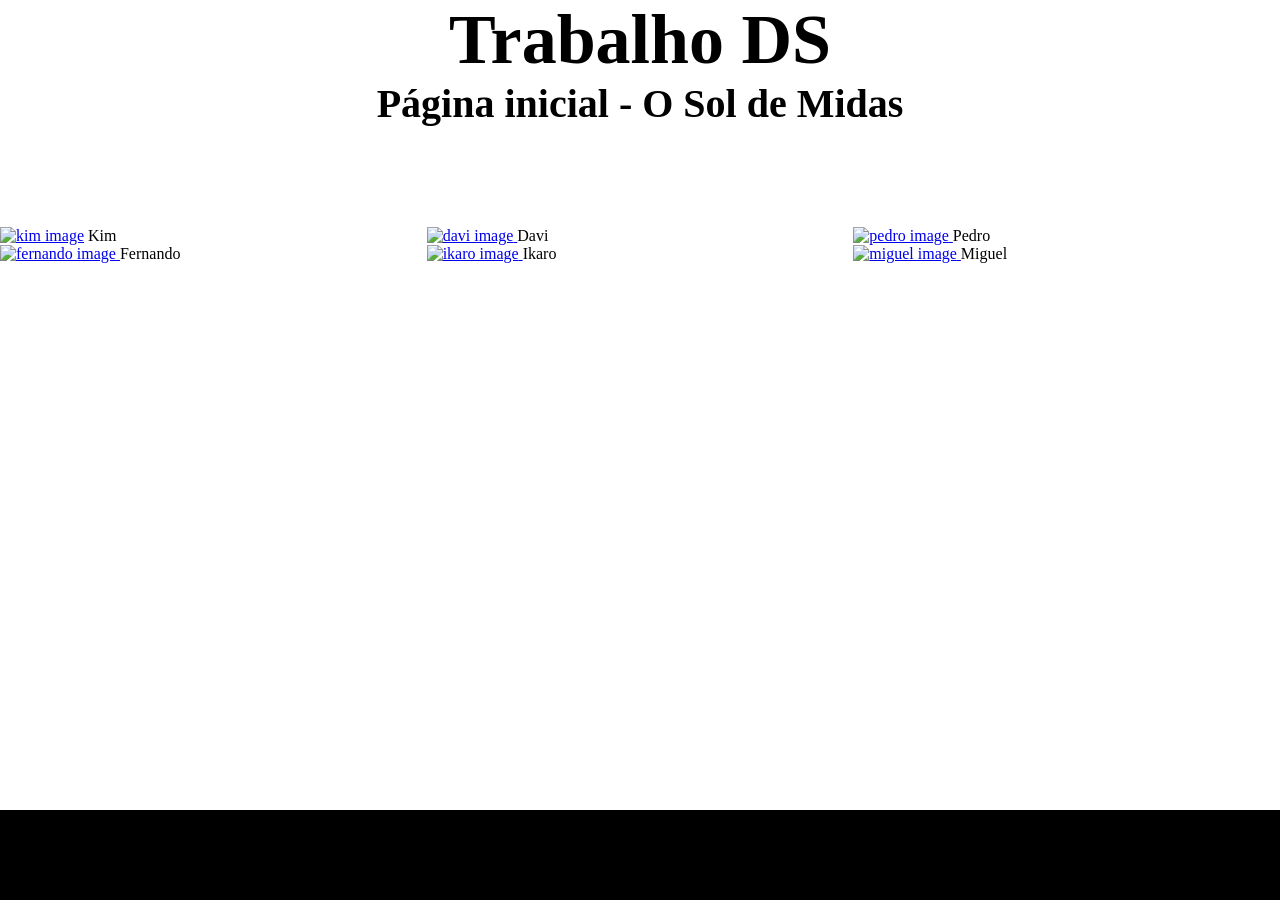
==== index.html @ 120009e4 "Initial commit: add layout and build project base" ====
<!DOCTYPE html>
<html lang="en">
<head>
    <meta charset="UTF-8">
    <meta name="viewport" content="width=device-width, initial-scale=1.0">
    <title>Document</title>
    <link href="css/index.css" rel="stylesheet">
</head>
<body>
    <header>
        <h1 style="display: flex; justify-content: center; align-items: start; font-size: 70px; margin: 0px;">Trabalho DS</h1>
        <h2 style="display: flex; justify-content: center; align-items: start; font-size: 40px; margin: 0px 0px 100px 0px;">Página inicial - O Sol de Midas</h2>
    </header>
    
    <main style="flex: 1;">
        <div style="display: grid; grid-template-columns: repeat(3, 1fr);">
            <div>
                <a href="kim.html"><img alt="kim image"></a>
                <span>Kim</span>
            </div>

            <div>
                <a href="davi.html">
                    <img alt="davi image">
                </a>
                <span>Davi</span>
            </div>
            
            <div>
                <a href="pedro.html">
                    <img alt="pedro image">
                </a>
                <span>Pedro</span>
            </div>
            
            <div>
                <a href="fernando.html">
                    <img alt="fernando image">
                </a>
                <span>Fernando</span>
            </div>
            
            <div>
                <a href="ikaro.html">
                    <img alt="ikaro image">
                </a>
                <span>Ikaro</span>
            </div>
            
            <div>
                <a href="miguel.html">
                    <img alt="miguel image">
                </a>
                <span>Miguel</span>
            </div>
        </div>
    </main>

    <footer style="display: flex; align-items: end; position: relative; width: 100%; height: 90px; background-color: black;"></footer>

</body>
</html>
---- css/index.css ----
body{
    display: flex;
    flex-direction: column;
    min-height: 100vh;
    margin: 0;
}
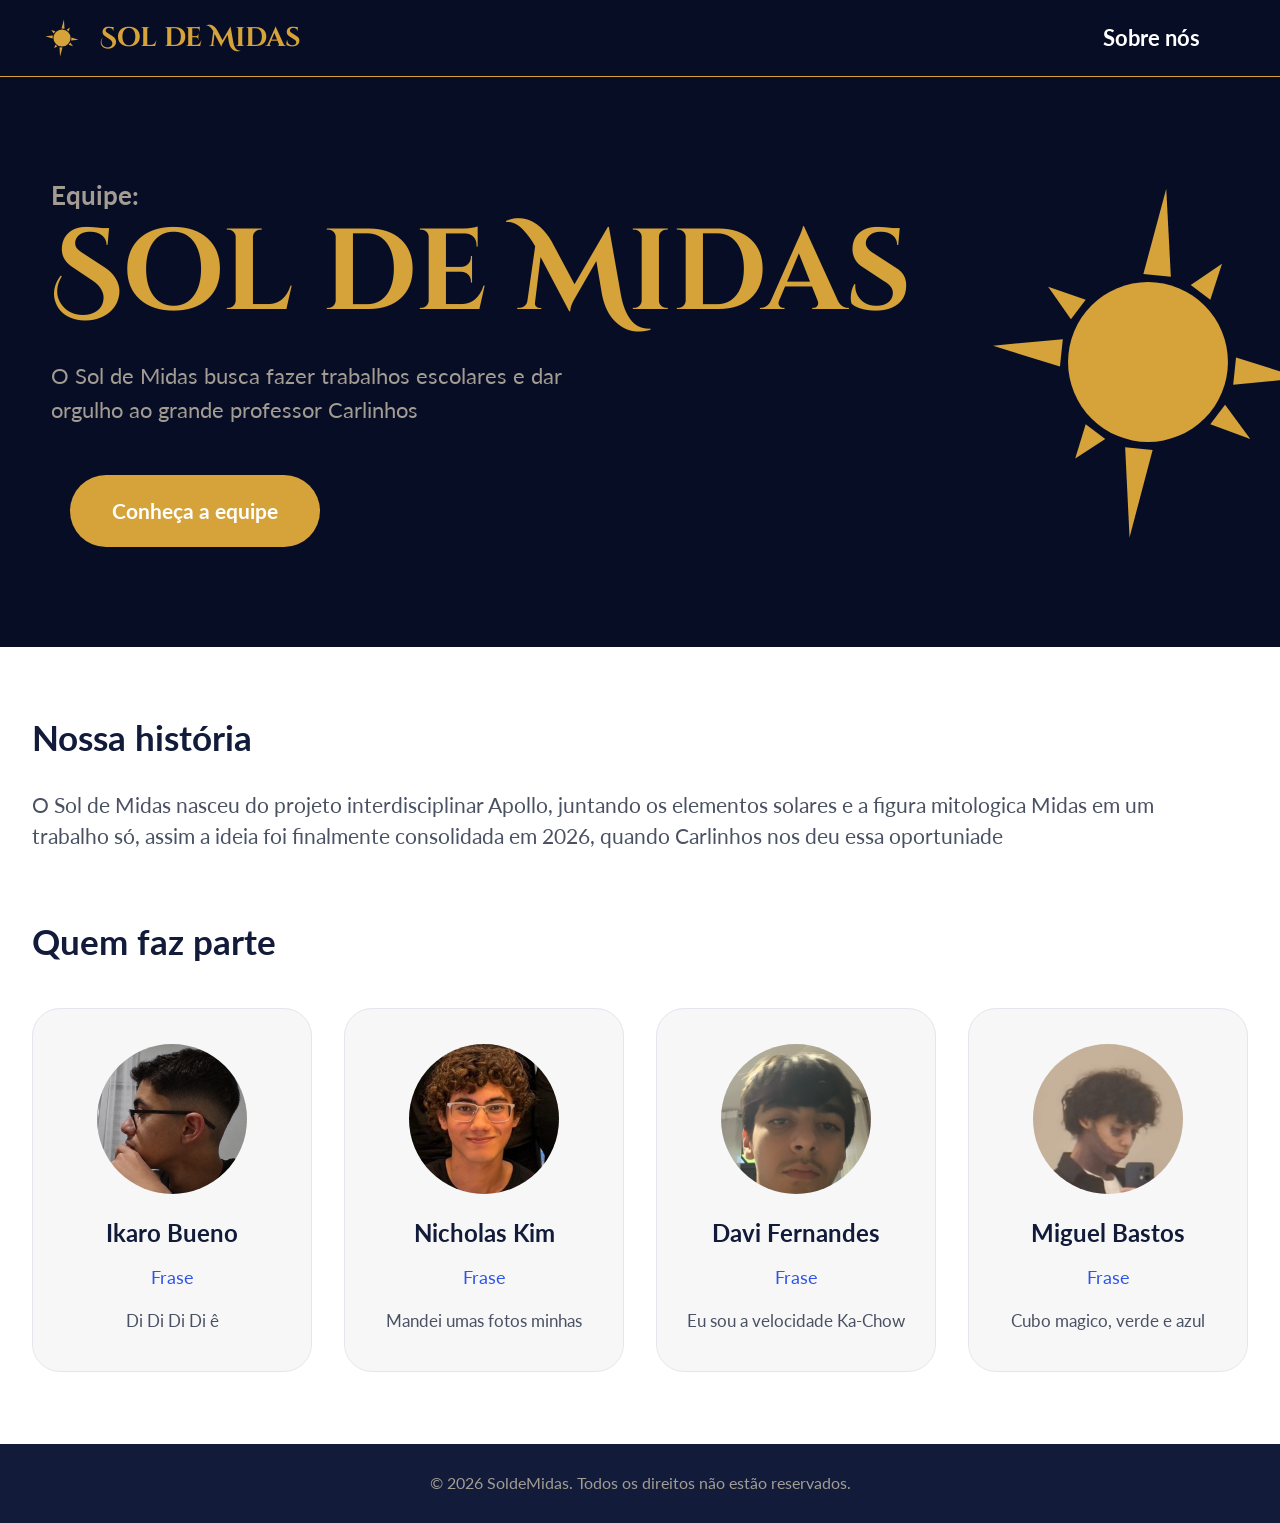
==== commit 7dd089a9: "modified: atualizado o index.html, a tela principal" ====
--- a/index.html
+++ b/index.html
@@ -1,62 +1,82 @@
 <!DOCTYPE html>
-<html lang="en">
+<html lang="pt-BR">
 <head>
-    <meta charset="UTF-8">
-    <meta name="viewport" content="width=device-width, initial-scale=1.0">
-    <title>Document</title>
-    <link href="css/index.css" rel="stylesheet">
+  <meta charset="UTF-8">
+  <meta name="viewport" content="width=device-width, initial-scale=1">
+  <title>Sol de Midas</title>
+  <link rel="preconnect" href="https://fonts.googleapis.com">
+  <link rel="preconnect" href="https://fonts.gstatic.com" crossorigin>
+  <link href="https://fonts.googleapis.com/css2?family=Cinzel+Decorative:wght@700&family=Lato:wght@400;700&display=swap" rel="stylesheet">
+  <link rel="stylesheet" href="css/style.css">
 </head>
 <body>
-    <header>
-        <h1 style="display: flex; justify-content: center; align-items: start; font-size: 70px; margin: 0px;">Trabalho DS</h1>
-        <h2 style="display: flex; justify-content: center; align-items: start; font-size: 40px; margin: 0px 0px 100px 0px;">Página inicial - O Sol de Midas</h2>
-    </header>
-    
-    <main style="flex: 1;">
-        <div style="display: grid; grid-template-columns: repeat(3, 1fr);">
-            <div>
-                <a href="kim.html"><img alt="kim image"></a>
-                <span>Kim</span>
-            </div>
 
-            <div>
-                <a href="davi.html">
-                    <img alt="davi image">
-                </a>
-                <span>Davi</span>
-            </div>
-            
-            <div>
-                <a href="pedro.html">
-                    <img alt="pedro image">
-                </a>
-                <span>Pedro</span>
-            </div>
-            
-            <div>
-                <a href="fernando.html">
-                    <img alt="fernando image">
-                </a>
-                <span>Fernando</span>
-            </div>
-            
-            <div>
-                <a href="ikaro.html">
-                    <img alt="ikaro image">
-                </a>
-                <span>Ikaro</span>
-            </div>
-            
-            <div>
-                <a href="miguel.html">
-                    <img alt="miguel image">
-                </a>
-                <span>Miguel</span>
-            </div>
-        </div>
-    </main>
+  <header class="topo">
+    <a class="marca" href="#inicio">
+      <img src="assets/sol.svg" alt="" width="44" height="44">
+      <span>Sol de Midas</span>
+    </a>
+    <nav>
+      <a href="#historia">Sobre nós</a>
+    </nav>
+  </header>
 
-    <footer style="display: flex; align-items: end; position: relative; width: 100%; height: 90px; background-color: black;"></footer>
+  <main>
+    <section class="hero" id="inicio">
+      <div class="hero-texto">
+        <p class="hero-equipe">Equipe:</p>
+        <h1>Sol de Midas</h1>
+        <p class="hero-descricao">O Sol de Midas busca fazer trabalhos escolares e dar orgulho ao grande professor Carlinhos</p>
+        <a class="botao" href="#equipe">Conheça a equipe</a>
+      </div>
+      <img class="hero-sol" src="assets/sol.svg" alt="Sol dourado, símbolo da equipe">
+    </section>
+
+    <section class="conteudo" id="historia">
+      <h2>Nossa história</h2>
+      <p class="historia">O Sol de Midas nasceu do projeto interdisciplinar Apollo, juntando os elementos solares e a figura mitologica Midas em um trabalho só, assim a ideia foi finalmente consolidada em 2026, quando Carlinhos nos deu essa oportuniade</p>
+
+      <h2 id="equipe">Quem faz parte</h2>
+      <div class="equipe">
+        <article class="card">
+            <a href="ikaro.html">
+              <img src="assets/ikaro.png" alt="Foto de Ikaro Bueno">
+            </a>
+          <h3>Ikaro Bueno</h3>
+          <span class="rotulo">Frase</span>
+          <p>Di Di Di Di ê</p>
+        </article>
+        <article class="card">
+            <a href="kim.html">
+              <img src="assets/nicholas.png" alt="Foto de Nicholas Kim">
+            </a>
+          <h3>Nicholas Kim</h3>
+          <span class="rotulo">Frase</span>
+          <p>Mandei umas fotos minhas</p>
+        </article>
+        <article class="card">
+            <a href="davi.html">
+              <img src="assets/davi.png" alt="Foto de Davi Fernandes">
+            </a>
+          <h3>Davi Fernandes</h3>
+          <span class="rotulo">Frase</span>
+          <p>Eu sou a velocidade Ka-Chow</p>
+        </article>
+        <article class="card">
+            <a href="miguel.html">
+              <img src="assets/miguel.png" alt="Foto de Miguel Bastos">
+            </a>
+          <h3>Miguel Bastos</h3>
+          <span class="rotulo">Frase</span>
+          <p>Cubo magico, verde e azul</p>
+        </article>
+      </div>
+    </section>
+  </main>
+
+  <footer class="rodape">
+    <p>© 2026 SoldeMidas. Todos os direitos não estão reservados.</p>
+  </footer>
 
 </body>
 </html>
--- a/css/style.css
+++ b/css/style.css
@@ -0,0 +1,169 @@
+:root {
+  --noite: #080d26;
+  --noite-rodape: #121c3a;
+  --ouro: #d6a23a;
+  --texto-claro: #a29c92;
+  --titulo: #121c3a;
+  --texto: #4a5163;
+  --card-fundo: #f7f7f7;
+  --card-borda: #e4e6ee;
+  --azul-rotulo: #2f54eb;
+}
+
+* { box-sizing: border-box; margin: 0; padding: 0; }
+html { scroll-behavior: smooth; }
+body {
+  font-family: "Lato", system-ui, sans-serif;
+  color: var(--texto);
+  background: #fff;
+  line-height: 1.5;
+}
+
+/* Topo */
+.topo {
+  background: var(--noite);
+  border-bottom: 1px solid var(--ouro);
+  display: flex;
+  align-items: center;
+  justify-content: space-between;
+  padding: 1rem 2.5rem;
+}
+.marca {
+  display: flex;
+  align-items: center;
+  gap: 1rem;
+  text-decoration: none;
+  color: var(--ouro);
+  font-family: "Cinzel Decorative", serif;
+  font-size: 1.7rem;
+  font-weight: 700;
+}
+.topo nav a {
+  color: #fff;
+  font-weight: 700;
+  font-size: 1.35rem;
+  text-decoration: none;
+  margin-right: 2.5rem;
+}
+.topo a:hover { opacity: .85; }
+.topo a:focus-visible, .botao:focus-visible { outline: 3px solid #fff; outline-offset: 4px; }
+
+/* Hero */
+.hero {
+  background: var(--noite);
+  display: flex;
+  align-items: center;
+  justify-content: space-between;
+  gap: 2rem;
+  padding: 5rem 5rem 5rem 3.2rem;
+  min-height: 560px;
+}
+.hero-equipe {
+  color: var(--texto-claro);
+  font-size: 1.6rem;
+  font-weight: 700;
+}
+.hero h1 {
+  font-family: "Cinzel Decorative", serif;
+  font-size: clamp(3rem, 9vw, 7.2rem);
+  line-height: 1.05;
+  color: var(--ouro);
+  white-space: nowrap;
+  margin-bottom: 1.5rem;
+}
+.hero-descricao {
+  max-width: 34rem;
+  color: var(--texto-claro);
+  font-size: 1.4rem;
+  margin-bottom: 3rem;
+}
+.botao {
+  display: inline-block;
+  background: var(--ouro);
+  color: #fff;
+  font-weight: 700;
+  font-size: 1.3rem;
+  text-decoration: none;
+  padding: 1.3rem 2.6rem;
+  border-radius: 999px;
+  margin-left: 1.2rem;
+}
+.botao:hover { filter: brightness(1.08); }
+.hero-sol {
+  width: min(32vw, 460px);
+  flex-shrink: 0;
+}
+
+/* Conteúdo */
+.conteudo {
+  max-width: 1360px;
+  margin: 0 auto;
+  padding: 4rem 2rem 4.5rem;
+}
+.conteudo h2 {
+  color: var(--titulo);
+  font-size: 2.2rem;
+  margin-bottom: 1.6rem;
+  scroll-margin-top: 1rem;
+}
+.historia {
+  max-width: 72rem;
+  font-size: 1.3rem;
+  margin-bottom: 4rem;
+}
+
+/* Equipe */
+.equipe {
+  display: grid;
+  grid-template-columns: repeat(auto-fit, minmax(230px, 1fr));
+  gap: 2rem;
+  margin-top: 2.5rem;
+}
+.card {
+  background: var(--card-fundo);
+  border: 1px solid var(--card-borda);
+  border-radius: 28px;
+  padding: 2.2rem 1.5rem 2.4rem;
+  text-align: center;
+}
+.card img {
+  width: 150px;
+  height: 150px;
+  border-radius: 50%;
+  object-fit: cover;
+  display: block;
+  margin: 0 auto 1.3rem;
+}
+.card h3 {
+  color: var(--titulo);
+  font-size: 1.5rem;
+  margin-bottom: .8rem;
+}
+.rotulo {
+  display: block;
+  color: var(--azul-rotulo);
+  font-size: 1.15rem;
+  margin-bottom: 1rem;
+}
+.card p { font-size: 1.05rem; }
+
+/* Rodapé */
+.rodape {
+  background: var(--noite-rodape);
+  color: var(--texto-claro);
+  text-align: center;
+  padding: 1.7rem 1rem;
+  font-size: 1rem;
+}
+
+/* Responsivo */
+@media (max-width: 800px) {
+  .topo { padding: 1rem 1.2rem; }
+  .marca { font-size: 1.2rem; }
+  .marca img { width: 34px; height: 34px; }
+  .topo nav a { margin-right: 0; font-size: 1.1rem; }
+  .hero { flex-direction: column-reverse; align-items: flex-start; padding: 2.5rem 1.5rem; min-height: 0; }
+  .hero-sol { width: 200px; }
+  .hero h1 { white-space: normal; }
+  .botao { margin-left: 0; }
+}
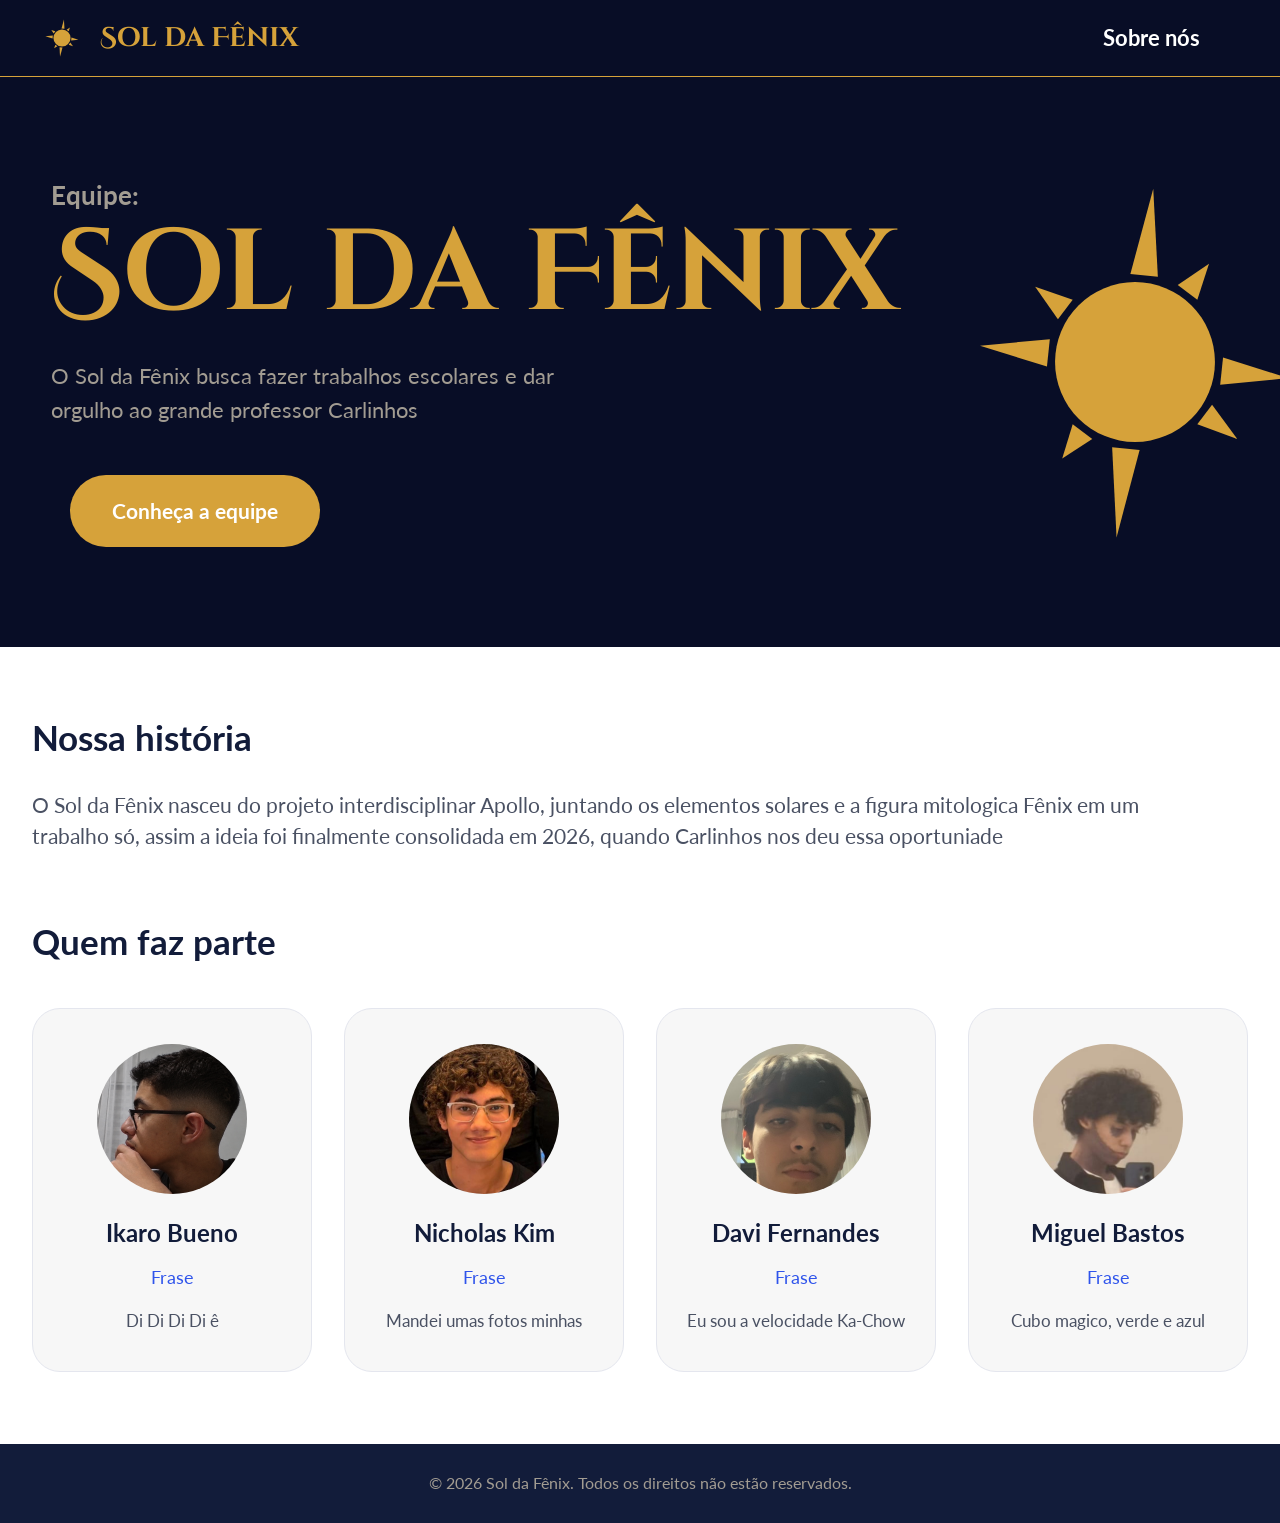
==== commit cc3030c2: "Update title and references from "Sol de Midas" to "Sol da Fênix" in index.html" ====
--- a/index.html
+++ b/index.html
@@ -3,7 +3,7 @@
 <head>
   <meta charset="UTF-8">
   <meta name="viewport" content="width=device-width, initial-scale=1">
-  <title>Sol de Midas</title>
+  <title>Sol da Fênix</title>
   <link rel="preconnect" href="https://fonts.googleapis.com">
   <link rel="preconnect" href="https://fonts.gstatic.com" crossorigin>
   <link href="https://fonts.googleapis.com/css2?family=Cinzel+Decorative:wght@700&family=Lato:wght@400;700&display=swap" rel="stylesheet">
@@ -14,7 +14,7 @@
   <header class="topo">
     <a class="marca" href="#inicio">
       <img src="assets/sol.svg" alt="" width="44" height="44">
-      <span>Sol de Midas</span>
+      <span>Sol da Fênix</span>
     </a>
     <nav>
       <a href="#historia">Sobre nós</a>
@@ -25,8 +25,8 @@
     <section class="hero" id="inicio">
       <div class="hero-texto">
         <p class="hero-equipe">Equipe:</p>
-        <h1>Sol de Midas</h1>
-        <p class="hero-descricao">O Sol de Midas busca fazer trabalhos escolares e dar orgulho ao grande professor Carlinhos</p>
+        <h1>Sol da Fênix</h1>
+        <p class="hero-descricao">O Sol da Fênix busca fazer trabalhos escolares e dar orgulho ao grande professor Carlinhos</p>
         <a class="botao" href="#equipe">Conheça a equipe</a>
       </div>
       <img class="hero-sol" src="assets/sol.svg" alt="Sol dourado, símbolo da equipe">
@@ -34,7 +34,7 @@
 
     <section class="conteudo" id="historia">
       <h2>Nossa história</h2>
-      <p class="historia">O Sol de Midas nasceu do projeto interdisciplinar Apollo, juntando os elementos solares e a figura mitologica Midas em um trabalho só, assim a ideia foi finalmente consolidada em 2026, quando Carlinhos nos deu essa oportuniade</p>
+      <p class="historia">O Sol da Fênix nasceu do projeto interdisciplinar Apollo, juntando os elementos solares e a figura mitologica Fênix em um trabalho só, assim a ideia foi finalmente consolidada em 2026, quando Carlinhos nos deu essa oportuniade</p>
 
       <h2 id="equipe">Quem faz parte</h2>
       <div class="equipe">
@@ -75,7 +75,7 @@
   </main>
 
   <footer class="rodape">
-    <p>© 2026 SoldeMidas. Todos os direitos não estão reservados.</p>
+    <p>© 2026 Sol da Fênix. Todos os direitos não estão reservados.</p>
   </footer>
 
 </body>
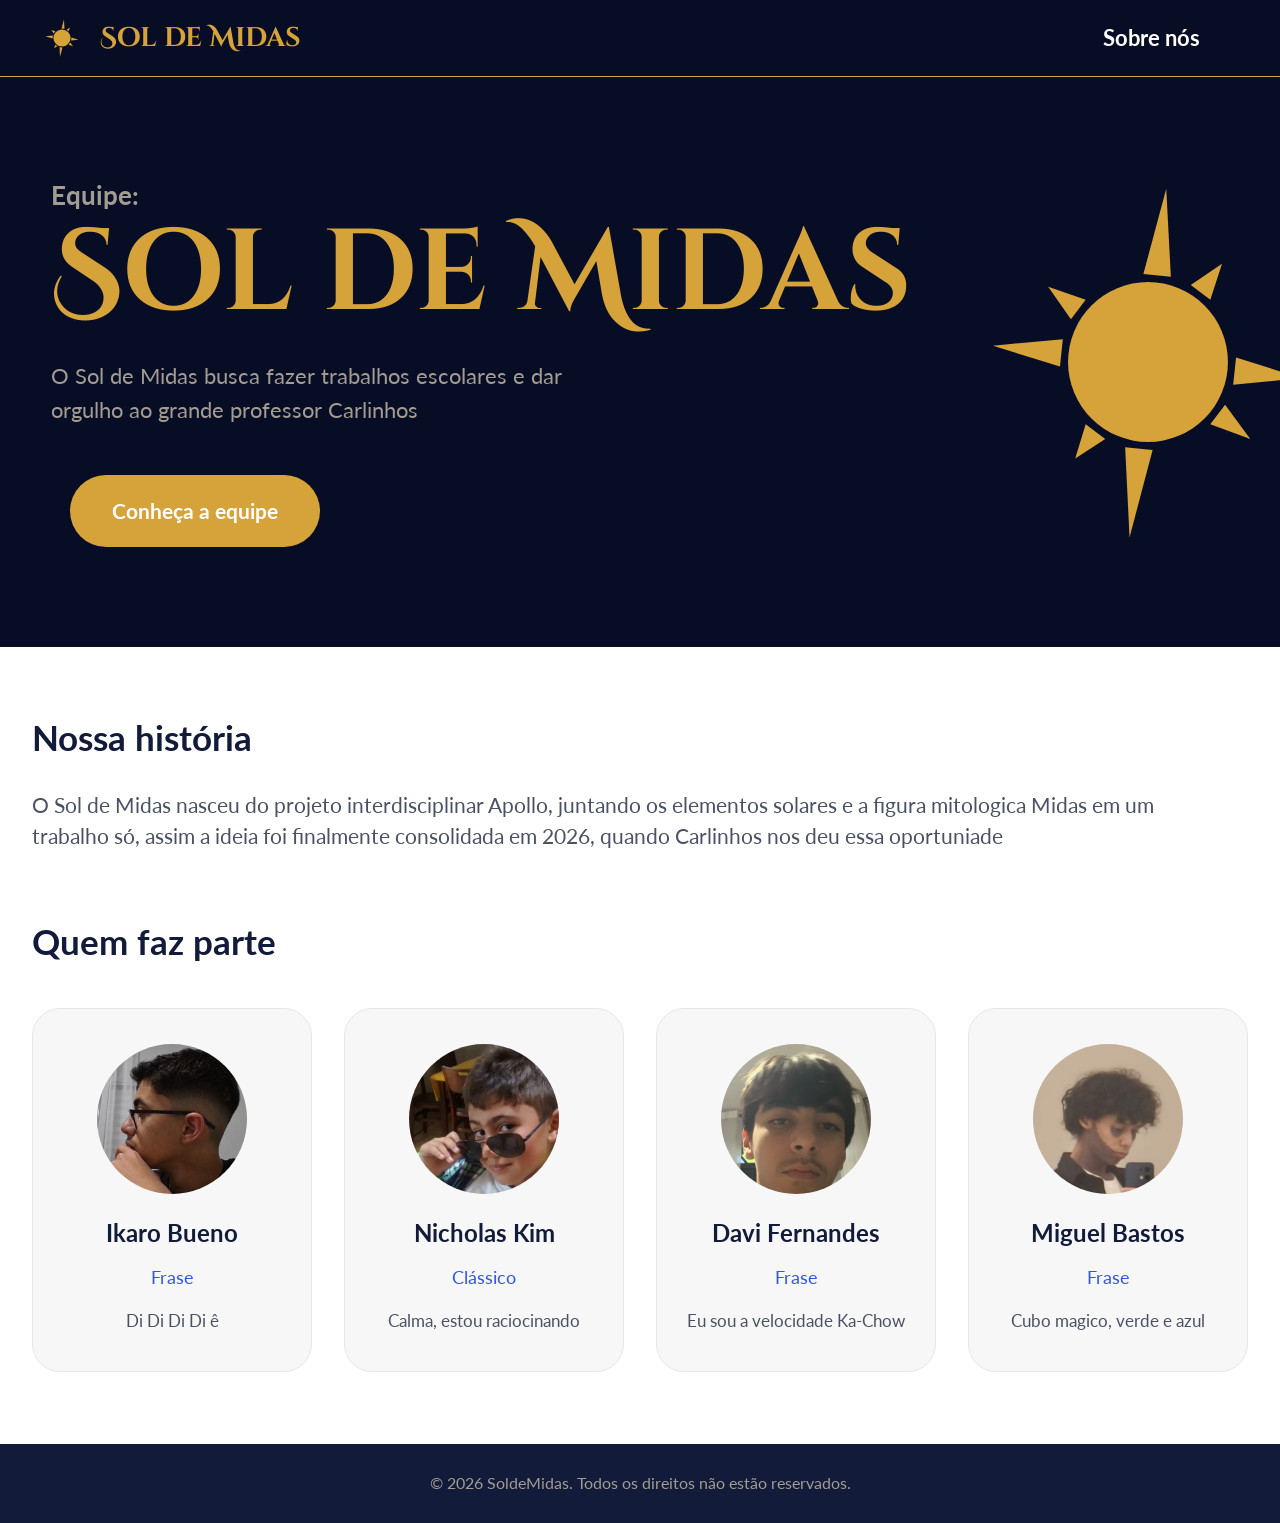
==== commit 4852f3db: "feat: changing my personal description" ====
--- a/index.html
+++ b/index.html
@@ -3,7 +3,7 @@
 <head>
   <meta charset="UTF-8">
   <meta name="viewport" content="width=device-width, initial-scale=1">
-  <title>Sol da Fênix</title>
+  <title>Sol de Midas</title>
   <link rel="preconnect" href="https://fonts.googleapis.com">
   <link rel="preconnect" href="https://fonts.gstatic.com" crossorigin>
   <link href="https://fonts.googleapis.com/css2?family=Cinzel+Decorative:wght@700&family=Lato:wght@400;700&display=swap" rel="stylesheet">
@@ -14,7 +14,7 @@
   <header class="topo">
     <a class="marca" href="#inicio">
       <img src="assets/sol.svg" alt="" width="44" height="44">
-      <span>Sol da Fênix</span>
+      <span>Sol de Midas</span>
     </a>
     <nav>
       <a href="#historia">Sobre nós</a>
@@ -25,8 +25,8 @@
     <section class="hero" id="inicio">
       <div class="hero-texto">
         <p class="hero-equipe">Equipe:</p>
-        <h1>Sol da Fênix</h1>
-        <p class="hero-descricao">O Sol da Fênix busca fazer trabalhos escolares e dar orgulho ao grande professor Carlinhos</p>
+        <h1>Sol de Midas</h1>
+        <p class="hero-descricao">O Sol de Midas busca fazer trabalhos escolares e dar orgulho ao grande professor Carlinhos</p>
         <a class="botao" href="#equipe">Conheça a equipe</a>
       </div>
       <img class="hero-sol" src="assets/sol.svg" alt="Sol dourado, símbolo da equipe">
@@ -34,7 +34,7 @@
 
     <section class="conteudo" id="historia">
       <h2>Nossa história</h2>
-      <p class="historia">O Sol da Fênix nasceu do projeto interdisciplinar Apollo, juntando os elementos solares e a figura mitologica Fênix em um trabalho só, assim a ideia foi finalmente consolidada em 2026, quando Carlinhos nos deu essa oportuniade</p>
+      <p class="historia">O Sol de Midas nasceu do projeto interdisciplinar Apollo, juntando os elementos solares e a figura mitologica Midas em um trabalho só, assim a ideia foi finalmente consolidada em 2026, quando Carlinhos nos deu essa oportuniade</p>
 
       <h2 id="equipe">Quem faz parte</h2>
       <div class="equipe">
@@ -48,11 +48,11 @@
         </article>
         <article class="card">
             <a href="kim.html">
-              <img src="assets/nicholas.png" alt="Foto de Nicholas Kim">
+              <img src="assets/nicholas.png" alt="Foto de Nicholas Kim" style="object-position: 90% 15%;"">
             </a>
           <h3>Nicholas Kim</h3>
-          <span class="rotulo">Frase</span>
-          <p>Mandei umas fotos minhas</p>
+          <span class="rotulo">Clássico</span>
+          <p>Calma, estou raciocinando</p>
         </article>
         <article class="card">
             <a href="davi.html">
@@ -75,7 +75,7 @@
   </main>
 
   <footer class="rodape">
-    <p>© 2026 Sol da Fênix. Todos os direitos não estão reservados.</p>
+    <p>© 2026 SoldeMidas. Todos os direitos não estão reservados.</p>
   </footer>
 
 </body>
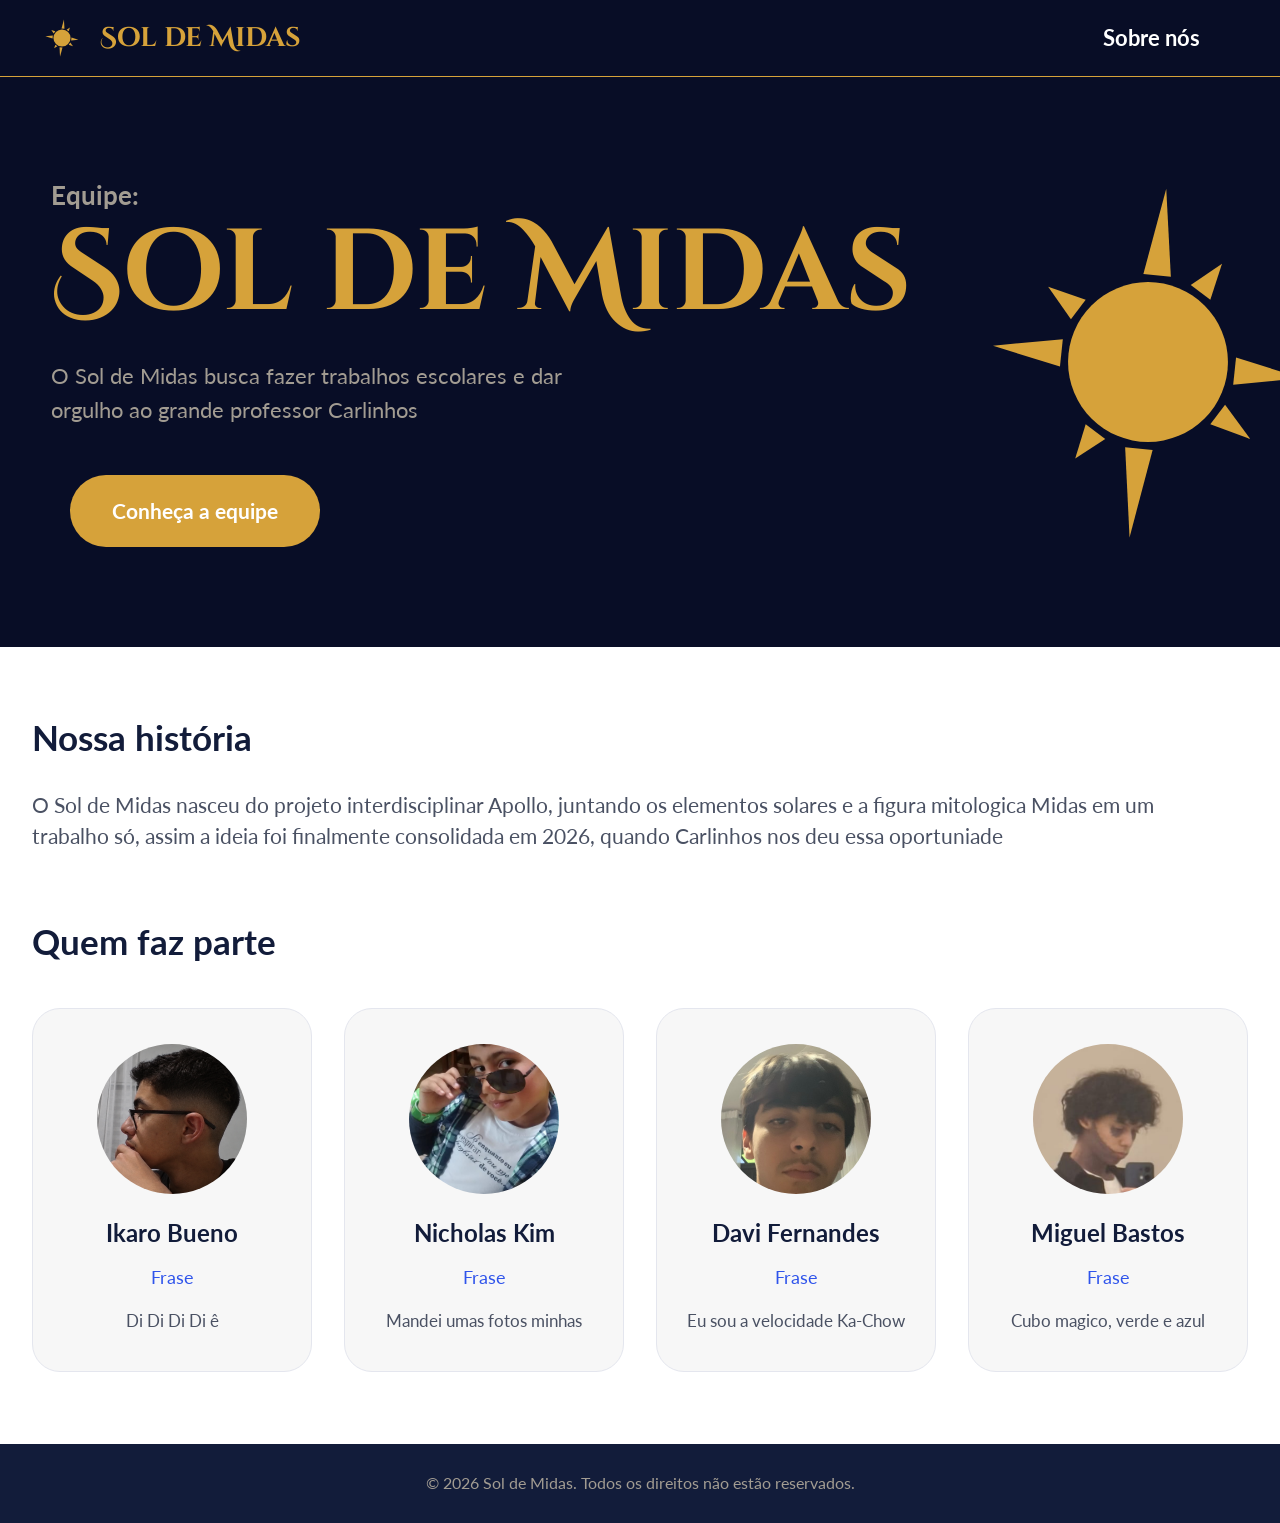
==== commit 605c7c55: "Update references from "Sol da Fênix" to "Sol de Midas" in ikaro.html and index.html" ====
--- a/index.html
+++ b/index.html
@@ -48,11 +48,11 @@
         </article>
         <article class="card">
             <a href="kim.html">
-              <img src="assets/nicholas.png" alt="Foto de Nicholas Kim" style="object-position: 90% 15%;"">
+              <img src="assets/nicholas.png" alt="Foto de Nicholas Kim">
             </a>
           <h3>Nicholas Kim</h3>
-          <span class="rotulo">Clássico</span>
-          <p>Calma, estou raciocinando</p>
+          <span class="rotulo">Frase</span>
+          <p>Mandei umas fotos minhas</p>
         </article>
         <article class="card">
             <a href="davi.html">
@@ -75,7 +75,7 @@
   </main>
 
   <footer class="rodape">
-    <p>© 2026 SoldeMidas. Todos os direitos não estão reservados.</p>
+    <p>© 2026 Sol de Midas. Todos os direitos não estão reservados.</p>
   </footer>
 
 </body>
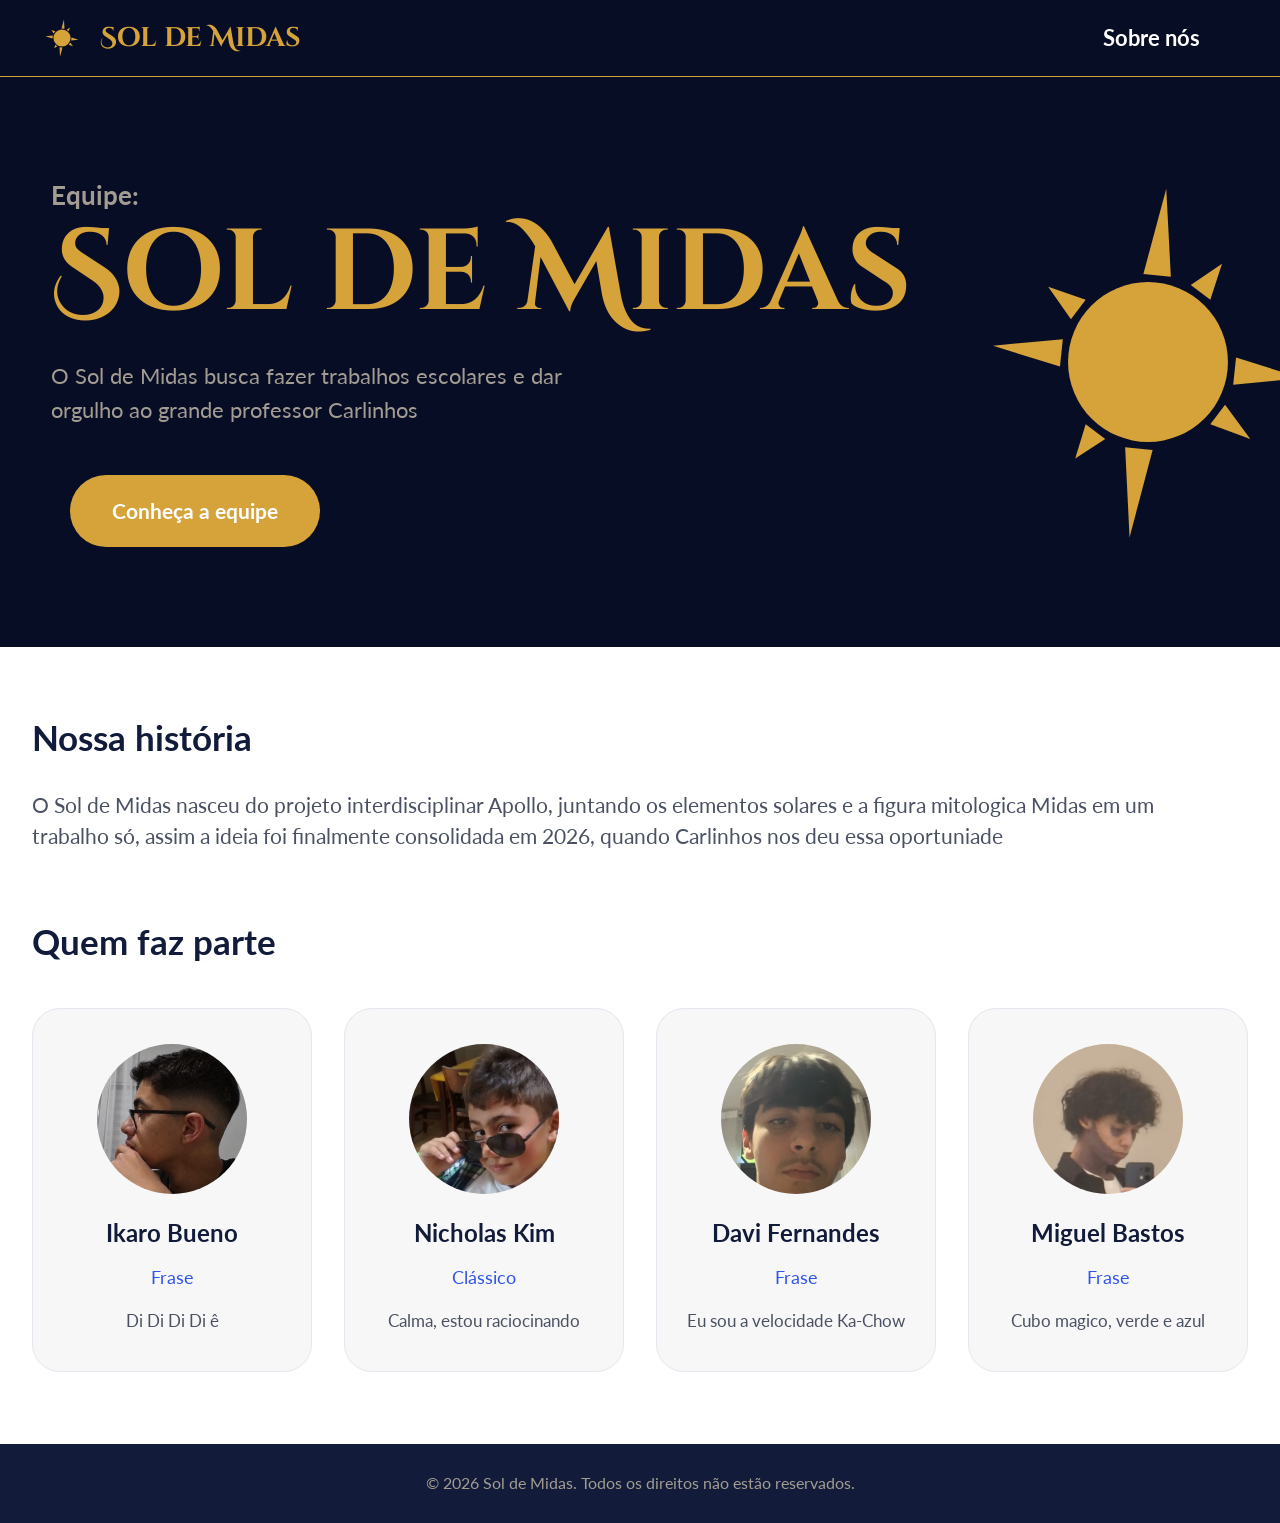
==== commit 125445ad: "Merge branch 'main' of https://github.com/Nichiruto0/O-sol-de-Midas" ====
--- a/index.html
+++ b/index.html
@@ -48,11 +48,11 @@
         </article>
         <article class="card">
             <a href="kim.html">
-              <img src="assets/nicholas.png" alt="Foto de Nicholas Kim">
+              <img src="assets/nicholas.png" alt="Foto de Nicholas Kim" style="object-position: 90% 15%;"">
             </a>
           <h3>Nicholas Kim</h3>
-          <span class="rotulo">Frase</span>
-          <p>Mandei umas fotos minhas</p>
+          <span class="rotulo">Clássico</span>
+          <p>Calma, estou raciocinando</p>
         </article>
         <article class="card">
             <a href="davi.html">
